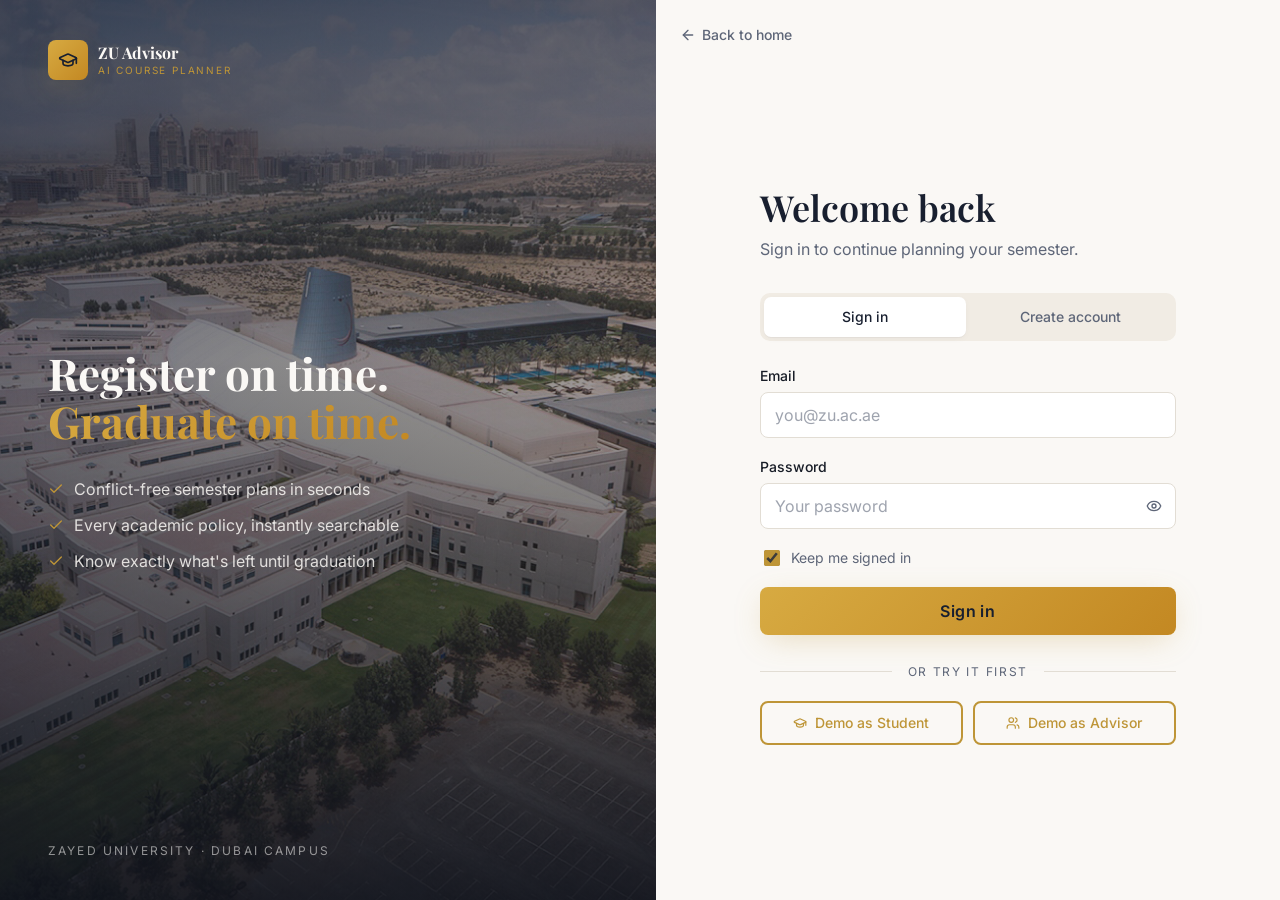
==== auth.html @ 23b13ffb "ZU Advisor prototype: smart registration, alerts, early warning, policies; Render-ready Co-Authored-" ====
<!doctype html>
<html lang="en">
<head>
  <meta charset="utf-8">
  <meta name="viewport" content="width=device-width, initial-scale=1">
  <title>Sign in — ZU Advisor</title>
  <link rel="preconnect" href="https://fonts.googleapis.com">
  <link rel="preconnect" href="https://fonts.gstatic.com" crossorigin>
  <link href="https://fonts.googleapis.com/css2?family=Inter:wght@400;500;600;700&family=Playfair+Display:wght@600;700&display=swap" rel="stylesheet">
  <link rel="stylesheet" href="/styles.css">
  <link rel="stylesheet" href="/auth.css">
</head>
<body class="auth-body">

<svg width="0" height="0" style="position:absolute" aria-hidden="true">
  <defs>
    <symbol id="i-cap" viewBox="0 0 24 24"><path d="M21.42 10.922a1 1 0 0 0-.019-1.838L12.83 5.18a2 2 0 0 0-1.66 0L2.6 9.08a1 1 0 0 0 0 1.832l8.57 3.908a2 2 0 0 0 1.66 0z"/><path d="M22 10v6"/><path d="M6 12.5V16a6 3 0 0 0 12 0v-3.5"/></symbol>
    <symbol id="i-users" viewBox="0 0 24 24"><path d="M16 21v-2a4 4 0 0 0-4-4H6a4 4 0 0 0-4 4v2"/><circle cx="9" cy="7" r="4"/><path d="M22 21v-2a4 4 0 0 0-3-3.87"/><path d="M16 3.13a4 4 0 0 1 0 7.75"/></symbol>
    <symbol id="i-back" viewBox="0 0 24 24"><path d="m12 19-7-7 7-7"/><path d="M19 12H5"/></symbol>
    <symbol id="i-eye" viewBox="0 0 24 24"><path d="M2.062 12.348a1 1 0 0 1 0-.696 10.75 10.75 0 0 1 19.876 0 1 1 0 0 1 0 .696 10.75 10.75 0 0 1-19.876 0"/><circle cx="12" cy="12" r="3"/></symbol>
    <symbol id="i-eye-off" viewBox="0 0 24 24"><path d="M10.733 5.076a10.744 10.744 0 0 1 11.205 6.575 1 1 0 0 1 0 .696 10.747 10.747 0 0 1-1.444 2.49"/><path d="M14.084 14.158a3 3 0 0 1-4.242-4.242"/><path d="M17.479 17.499a10.75 10.75 0 0 1-15.417-5.151 1 1 0 0 1 0-.696 10.75 10.75 0 0 1 4.446-5.143"/><path d="m2 2 20 20"/></symbol>
    <symbol id="i-check" viewBox="0 0 24 24"><path d="M20 6 9 17l-5-5"/></symbol>
  </defs>
</svg>

<div class="auth-layout">
  <!-- Left: campus photo panel -->
  <aside class="auth-visual">
    <img src="/assets/zu-dubai-campus.jpg" alt="" class="auth-visual-img">
    <div class="auth-visual-shade"></div>
    <div class="auth-visual-content">
      <a href="/" class="brand">
        <span class="brand-mark"><svg class="icon"><use href="#i-cap"/></svg></span>
        <span class="brand-text"><span class="brand-name">ZU Advisor</span><span class="brand-sub">AI Course Planner</span></span>
      </a>
      <div>
        <h2 class="auth-quote">Register on time.<br><span class="text-gold">Graduate on time.</span></h2>
        <ul class="auth-points">
          <li><svg class="icon icon-sm"><use href="#i-check"/></svg>Conflict-free semester plans in seconds</li>
          <li><svg class="icon icon-sm"><use href="#i-check"/></svg>Every academic policy, instantly searchable</li>
          <li><svg class="icon icon-sm"><use href="#i-check"/></svg>Know exactly what's left until graduation</li>
        </ul>
      </div>
      <p class="auth-credit">Zayed University · Dubai campus</p>
    </div>
  </aside>

  <!-- Right: form -->
  <main class="auth-main">
    <a href="/" class="back-link"><svg class="icon icon-sm"><use href="#i-back"/></svg>Back to home</a>

    <div class="auth-card">
      <a href="/" class="brand brand-dark auth-mobile-brand">
        <span class="brand-mark"><svg class="icon"><use href="#i-cap"/></svg></span>
        <span class="brand-text"><span class="brand-name">ZU Advisor</span><span class="brand-sub">AI Course Planner</span></span>
      </a>

      <h1 id="auth-title" class="auth-title">Welcome back</h1>
      <p id="auth-subtitle" class="auth-subtitle">Sign in to continue planning your semester.</p>

      <div class="tabs" role="tablist">
        <button type="button" role="tab" class="tab" id="tab-signin" aria-selected="true" aria-controls="form-signin">Sign in</button>
        <button type="button" role="tab" class="tab" id="tab-signup" aria-selected="false" aria-controls="form-signup">Create account</button>
      </div>

      <div id="form-error" class="form-error" role="alert" hidden></div>

      <!-- SIGN IN -->
      <form id="form-signin" class="auth-form" role="tabpanel" aria-labelledby="tab-signin" novalidate>
        <div class="field">
          <label for="si-email">Email</label>
          <input id="si-email" name="email" type="email" autocomplete="email" placeholder="you@zu.ac.ae" required>
        </div>
        <div class="field">
          <label for="si-password">Password</label>
          <div class="pw-wrap">
            <input id="si-password" name="password" type="password" autocomplete="current-password" placeholder="Your password" required>
            <button type="button" class="pw-toggle" aria-label="Show password"><svg class="icon icon-sm"><use href="#i-eye"/></svg></button>
          </div>
        </div>
        <label class="check"><input type="checkbox" name="remember" checked> Keep me signed in</label>
        <button type="submit" class="btn btn-gold btn-block">Sign in</button>
      </form>

      <!-- SIGN UP -->
      <form id="form-signup" class="auth-form" role="tabpanel" aria-labelledby="tab-signup" novalidate hidden>
        <fieldset class="role-pick">
          <legend>I am a</legend>
          <label class="role-opt"><input type="radio" name="role" value="student" checked><span><svg class="icon icon-sm"><use href="#i-cap"/></svg>Student</span></label>
          <label class="role-opt"><input type="radio" name="role" value="advisor"><span><svg class="icon icon-sm"><use href="#i-users"/></svg>Advisor</span></label>
        </fieldset>
        <div class="field-row" id="student-fields">
          <div class="field">
            <label for="su-program">Concentration (B.Sc. IT)</label>
            <select id="su-program" name="program">
              <option value="SECNET">Security &amp; Network Technologies</option>
              <option value="WAM">Web &amp; Mobile Application Development</option>
            </select>
          </div>
          <div class="field">
            <label for="su-semester">Current semester</label>
            <select id="su-semester" name="semester">
              <option value="1">1 (Year 1)</option><option value="2">2 (Year 1)</option>
              <option value="3" selected>3 (Year 2)</option><option value="4">4 (Year 2)</option>
              <option value="5">5 (Year 3)</option><option value="6">6 (Year 3)</option>
              <option value="7">7 (Year 4)</option><option value="8">8 (Year 4)</option>
            </select>
          </div>
        </div>
        <div class="field">
          <label for="su-name">Full name</label>
          <input id="su-name" name="name" type="text" autocomplete="name" placeholder="Your full name" required>
        </div>
        <div class="field">
          <label for="su-email">Email</label>
          <input id="su-email" name="email" type="email" autocomplete="email" placeholder="you@zu.ac.ae" required>
        </div>
        <div class="field">
          <label for="su-password">Password</label>
          <div class="pw-wrap">
            <input id="su-password" name="password" type="password" autocomplete="new-password" placeholder="At least 8 characters" minlength="8" required>
            <button type="button" class="pw-toggle" aria-label="Show password"><svg class="icon icon-sm"><use href="#i-eye"/></svg></button>
          </div>
          <div class="pw-meter" aria-hidden="true"><span></span></div>
        </div>
        <button type="submit" class="btn btn-gold btn-block">Create account</button>
      </form>

      <div class="divider"><span>or try it first</span></div>
      <div class="demo-row">
        <button type="button" class="btn btn-outline btn-block" data-demo="student"><svg class="icon icon-xs"><use href="#i-cap"/></svg>Demo as Student</button>
        <button type="button" class="btn btn-outline btn-block" data-demo="advisor"><svg class="icon icon-xs"><use href="#i-users"/></svg>Demo as Advisor</button>
      </div>
    </div>
  </main>
</div>

<script src="/auth.js"></script>
</body>
</html>
---- styles.css ----
/* ZU Advisor — design tokens taken from the original Lovable build */
:root {
  --background: hsl(40 33% 97%);
  --foreground: hsl(222 25% 12%);
  --primary: hsl(222 33% 14%);
  --primary-fg: hsl(40 33% 97%);
  --secondary: hsl(38 30% 92%);
  --muted-fg: hsl(222 12% 42%);
  --accent: hsl(42 55% 48%);
  --accent-fg: hsl(222 33% 14%);
  --accent-soft: hsl(42 65% 88%);
  --border: hsl(38 20% 86%);
  --card: #fff;
  --radius: .625rem;

  --gradient-gold: linear-gradient(135deg, hsl(42 65% 55%) 0%, hsl(38 70% 45%) 100%);
  --gradient-ink: linear-gradient(180deg, hsl(222 33% 14%) 0%, hsl(222 30% 9%) 100%);
  --gradient-overlay: linear-gradient(180deg, hsl(222 33% 10% / .2) 0%, hsl(222 33% 8% / .85) 100%);

  --shadow-card: 0 1px 0 hsl(222 33% 14% / .04), 0 2px 8px -2px hsl(222 33% 14% / .06);
  --shadow-deep: 0 20px 60px -20px hsl(222 33% 14% / .25);
  --shadow-gold: 0 8px 32px -8px hsl(42 55% 48% / .35);

  --font-sans: "Inter", system-ui, sans-serif;
  --font-display: "Playfair Display", Georgia, serif;
}

*, *::before, *::after { box-sizing: border-box; }
[hidden] { display: none !important; }
html { scroll-behavior: smooth; }
body {
  margin: 0;
  background: var(--background);
  color: var(--foreground);
  font-family: var(--font-sans);
  font-size: 16px;
  line-height: 1.5;
  -webkit-font-smoothing: antialiased;
}
img { display: block; max-width: 100%; }
a { color: inherit; text-decoration: none; }
h1, h2, h3, p { margin: 0; }

.container { max-width: 80rem; margin: 0 auto; padding: 0 1.5rem; }
.container.narrow { max-width: 72rem; }

/* Icons */
.icon { width: 1.25rem; height: 1.25rem; fill: none; stroke: currentColor; stroke-width: 2; stroke-linecap: round; stroke-linejoin: round; flex-shrink: 0; }
.icon-xs { width: .875rem; height: .875rem; }
.icon-sm { width: 1rem; height: 1rem; }
.icon-lg { width: 1.75rem; height: 1.75rem; }
.icon-xl { width: 2.5rem; height: 2.5rem; }

/* Text helpers */
.text-gold {
  background: var(--gradient-gold);
  -webkit-background-clip: text; background-clip: text;
  color: transparent;
}
.accent { color: var(--accent); }
.eyebrow {
  margin-bottom: .75rem;
  font-size: .75rem; font-weight: 600;
  text-transform: uppercase; letter-spacing: .2em;
  color: var(--accent);
}
.gold-rule { height: 1px; width: 8rem; margin-top: 2rem; background: linear-gradient(90deg, var(--accent), transparent); }
.gold-rule.center { width: 6rem; margin: 1.5rem auto 0; background: linear-gradient(90deg, transparent, var(--accent), transparent); }

/* Buttons */
.btn {
  display: inline-flex; align-items: center; justify-content: center; gap: .5rem;
  white-space: nowrap; font-family: inherit; font-weight: 500;
  border-radius: calc(var(--radius) - 2px);
  border: 0; cursor: pointer; background: none; color: inherit;
  transition: all .2s ease;
}
.btn:focus-visible { outline: 2px solid var(--accent); outline-offset: 2px; }
.btn-sm { height: 2.25rem; padding: 0 .75rem; font-size: .875rem; }
.btn-lg { height: 3.5rem; padding: 0 2.5rem; font-size: 1rem; }
.btn-gold {
  background: var(--gradient-gold); color: var(--accent-fg);
  font-weight: 600; letter-spacing: .025em; box-shadow: var(--shadow-gold);
}
.btn-gold:hover { opacity: .95; }
.btn-ghost { color: var(--primary-fg); }
.btn-ghost:hover { color: var(--accent); background: hsl(40 33% 97% / .08); }
.btn-outline { border: 2px solid var(--accent); color: var(--accent); }
.btn-outline:hover { background: var(--accent); color: var(--accent-fg); }

/* Brand */
.brand { display: flex; align-items: center; gap: .625rem; }
.brand-mark {
  display: flex; align-items: center; justify-content: center;
  width: 2.5rem; height: 2.5rem; border-radius: calc(var(--radius) - 2px);
  background: var(--gradient-gold); box-shadow: var(--shadow-gold); color: var(--primary);
}
.brand-text { display: flex; flex-direction: column; line-height: 1; }
.brand-name { font-family: var(--font-display); font-weight: 700; font-size: 1rem; color: var(--primary-fg); letter-spacing: -.01em; }
.brand-sub { margin-top: .25rem; font-size: 10px; text-transform: uppercase; letter-spacing: .18em; color: var(--accent); }

/* Header */
.site-header { position: absolute; inset: 0 0 auto; z-index: 20; }
.header-row { display: flex; align-items: center; justify-content: space-between; padding-top: 1.25rem; padding-bottom: 1.25rem; }
.main-nav { display: none; gap: 2rem; }
.main-nav a { font-size: .875rem; font-weight: 500; color: hsl(40 33% 97% / .8); transition: color .2s; }
.main-nav a:hover { color: var(--accent); }
.header-actions { display: flex; align-items: center; gap: .75rem; }
@media (min-width: 768px) { .main-nav { display: flex; } }

/* Hero */
.hero { position: relative; min-height: 92vh; overflow: hidden; background: var(--primary); }
.hero-img {
  position: absolute; inset: 0; width: 100%; height: 100%;
  object-fit: cover;
  /* keep the white roof + spire of the campus in frame, skyline at the top */
  object-position: 60% 45%;
}
/* Warm golden-hour grade so the daytime aerial photo matches the original palette */
.hero-tint {
  position: absolute; inset: 0;
  background: linear-gradient(110deg, hsl(222 33% 10% / .75) 0%, hsl(222 33% 12% / .35) 55%, hsl(36 70% 40% / .25) 100%);
  mix-blend-mode: multiply;
}
.hero-overlay { position: absolute; inset: 0; background: var(--gradient-overlay); }
.hero-overlay::after { content: ""; position: absolute; inset: 0; background: hsl(222 33% 14% / .15); }
.hero-content {
  position: relative; min-height: 92vh;
  display: flex; flex-direction: column; justify-content: center;
  padding-top: 8rem; padding-bottom: 4rem;
}
.hero-inner { max-width: 48rem; }
.pill {
  display: inline-flex; align-items: center; gap: .5rem;
  margin-bottom: 1.5rem; padding: .375rem 1rem;
  border: 1px solid hsl(42 55% 48% / .3); border-radius: 999px;
  background: hsl(222 33% 14% / .3); backdrop-filter: blur(4px);
  color: var(--accent); font-size: .75rem; font-weight: 500;
  text-transform: uppercase; letter-spacing: .18em;
}
.hero h1 {
  font-family: var(--font-display); font-weight: 700;
  font-size: 3rem; line-height: 1.05; color: var(--primary-fg);
}
@media (min-width: 640px) { .hero h1 { font-size: 3.75rem; } }
@media (min-width: 1024px) { .hero h1 { font-size: 4.5rem; } }
.hero-lead { margin-top: 2rem; max-width: 36rem; font-size: 1.125rem; line-height: 1.65; color: hsl(40 33% 97% / .85); }
.hero-ctas { margin-top: 2.5rem; display: flex; flex-wrap: wrap; align-items: center; gap: 1rem; }
.demo-box {
  margin-top: 2rem; display: flex; flex-direction: column; gap: .75rem;
  padding: 1rem; border: 1px solid hsl(42 55% 48% / .3); border-radius: var(--radius);
  background: hsl(222 33% 14% / .3); backdrop-filter: blur(4px);
}
.demo-box .eyebrow { margin: 0; letter-spacing: .18em; }
.demo-btns { display: flex; flex-wrap: wrap; gap: .5rem; }
@media (min-width: 640px) { .demo-box { flex-direction: row; align-items: center; gap: 1rem; } }

.fade-up { animation: fadeUp .8s cubic-bezier(.4, 0, .2, 1) both; }
@keyframes fadeUp { from { opacity: 0; transform: translateY(16px); } to { opacity: 1; transform: none; } }
@media (prefers-reduced-motion: reduce) { .fade-up { animation: none; } html { scroll-behavior: auto; } }

/* Generic sections */
.section { padding: 6rem 0; }
.band { padding: 5rem 0; background: hsl(38 30% 92% / .4); border-top: 1px solid var(--border); border-bottom: 1px solid var(--border); }
.h2 { font-family: var(--font-display); font-weight: 600; font-size: 2.25rem; line-height: 1.2; color: var(--primary); }
@media (min-width: 640px) { .h2-lg { font-size: 3rem; } }
.section-head { max-width: 42rem; margin: 0 auto 4rem; text-align: center; }

/* Problem */
.problem-grid { display: grid; gap: 3rem; }
@media (min-width: 768px) { .problem-grid { grid-template-columns: 1fr 1fr; gap: 4rem; } }
.problem-copy p { font-size: 1.125rem; line-height: 1.65; color: var(--muted-fg); }
.problem-copy p + p { margin-top: 1.25rem; }
.problem-copy .strong { color: var(--foreground); }
.problem-copy .accent { font-weight: 500; }

/* Features */
.feature-grid { display: grid; gap: 1.5rem; }
@media (min-width: 640px) { .feature-grid { grid-template-columns: repeat(2, 1fr); } }
@media (min-width: 1024px) { .feature-grid { grid-template-columns: repeat(4, 1fr); } }
.card {
  padding: 1.5rem; background: var(--card);
  border: 1px solid var(--border); border-radius: var(--radius);
  box-shadow: var(--shadow-card); transition: all .25s ease;
}
.card:hover { transform: translateY(-4px); box-shadow: var(--shadow-deep); border-color: hsl(42 55% 48% / .4); }
.card-icon {
  display: inline-flex; align-items: center; justify-content: center;
  width: 2.75rem; height: 2.75rem; margin-bottom: 1rem;
  border-radius: calc(var(--radius) - 2px);
  background: var(--accent-soft); color: var(--accent); transition: all .25s ease;
}
.card:hover .card-icon { background: var(--accent); color: var(--accent-fg); }
.card h3 { font-family: var(--font-display); font-size: 1.125rem; font-weight: 600; color: var(--primary); }
.card p { margin-top: .5rem; font-size: .875rem; line-height: 1.65; color: var(--muted-fg); }

/* How it works */
.ink { background: var(--gradient-ink); color: var(--primary-fg); }
.ink .h2 { color: var(--primary-fg); }
.steps { display: grid; gap: 2.5rem; }
@media (min-width: 768px) { .steps { grid-template-columns: repeat(3, 1fr); } }
.step-num { font-family: var(--font-display); font-size: 3.75rem; font-weight: 700; line-height: 1; color: hsl(42 55% 48% / .3); }
.step .icon { margin: .5rem 0 1rem; color: var(--accent); }
.step h3 { font-family: var(--font-display); font-size: 1.25rem; font-weight: 600; }
.step p { margin-top: .75rem; font-size: .875rem; line-height: 1.65; color: hsl(40 33% 97% / .7); }

/* Stats */
.stats-band { padding: 4rem 0; }
.stats { display: grid; grid-template-columns: repeat(2, 1fr); gap: 2rem; }
@media (min-width: 768px) { .stats { grid-template-columns: repeat(4, 1fr); } }
.stat { text-align: center; }
.stat-num { font-family: var(--font-display); font-size: 3rem; font-weight: 700; line-height: 1.1; }
.stat-label { margin-top: .5rem; font-size: .75rem; text-transform: uppercase; letter-spacing: .18em; color: var(--muted-fg); }

/* CTA */
.cta-inner { max-width: 56rem; text-align: center; }
.cta-inner > .icon { display: block; margin: 0 auto 1.5rem; }
.cta-inner > p { max-width: 36rem; margin: 1.5rem auto 0; font-size: 1.125rem; color: var(--muted-fg); }
.cta-btns { margin-top: 2.5rem; display: flex; flex-wrap: wrap; justify-content: center; gap: 1rem; }

/* Footer */
.site-footer { padding: 2.5rem 0; background: var(--primary); color: var(--primary-fg); border-top: 1px solid var(--border); }
.footer-row { display: flex; flex-direction: column; align-items: center; justify-content: space-between; gap: 1rem; }
@media (min-width: 640px) { .footer-row { flex-direction: row; } }
.footer-meta { text-align: center; font-size: .75rem; color: hsl(40 33% 97% / .6); }
@media (min-width: 640px) { .footer-meta { text-align: right; } }
.footer-meta .credit { margin-top: .25rem; font-size: .6875rem; color: hsl(40 33% 97% / .45); }
.footer-meta a { text-decoration: underline; text-underline-offset: 2px; }
.footer-meta a:hover { color: var(--accent); }

/* Mobile */
@media (max-width: 480px) {
  .container { padding-left: 1rem; padding-right: 1rem; }
  .btn-lg { padding: 0 1.5rem; }
  .header-actions .btn-ghost { display: none; }
}
---- auth.css ----
/* Sign-in / sign-up page */
.auth-body { min-height: 100vh; }
.auth-layout { display: grid; min-height: 100vh; }
@media (min-width: 960px) { .auth-layout { grid-template-columns: 1.05fr 1fr; } }

/* Photo panel */
.auth-visual { position: relative; display: none; overflow: hidden; background: var(--primary); }
@media (min-width: 960px) { .auth-visual { display: block; } }
.auth-visual-img { position: absolute; inset: 0; width: 100%; height: 100%; object-fit: cover; object-position: 55% 50%; }
.auth-visual-shade {
  position: absolute; inset: 0;
  background:
    linear-gradient(180deg, hsl(222 33% 10% / .55) 0%, hsl(222 33% 10% / .25) 40%, hsl(222 33% 8% / .9) 100%),
    linear-gradient(110deg, hsl(222 33% 10% / .5) 0%, hsl(36 70% 40% / .18) 100%);
}
.auth-visual-content {
  position: relative; height: 100%;
  display: flex; flex-direction: column; justify-content: space-between;
  padding: 2.5rem 3rem; color: var(--primary-fg);
}
.auth-quote { font-family: var(--font-display); font-weight: 700; font-size: 2.75rem; line-height: 1.08; }
.auth-points { list-style: none; margin: 2rem 0 0; padding: 0; display: grid; gap: .75rem; }
.auth-points li { display: flex; align-items: center; gap: .625rem; color: hsl(40 33% 97% / .85); }
.auth-points .icon { color: var(--accent); }
.auth-credit { font-size: .75rem; letter-spacing: .18em; text-transform: uppercase; color: hsl(40 33% 97% / .55); }

/* Form side */
.auth-main { position: relative; display: flex; align-items: center; justify-content: center; padding: 5rem 1.25rem 3rem; background: var(--background); }
.back-link {
  position: absolute; top: 1.5rem; left: 1.5rem;
  display: inline-flex; align-items: center; gap: .375rem;
  font-size: .875rem; font-weight: 500; color: var(--muted-fg); transition: color .2s;
}
.back-link:hover { color: var(--accent); }
.auth-card { width: 100%; max-width: 26rem; }

.brand-dark .brand-name { color: var(--primary); }
.auth-mobile-brand { margin-bottom: 2rem; }
@media (min-width: 960px) { .auth-mobile-brand { display: none; } }

.auth-title { font-family: var(--font-display); font-size: 2.25rem; font-weight: 600; line-height: 1.15; color: var(--primary); }
.auth-subtitle { margin-top: .5rem; color: var(--muted-fg); }

/* Tabs */
.tabs {
  margin: 2rem 0 1.5rem; display: grid; grid-template-columns: 1fr 1fr; gap: .25rem;
  padding: .25rem; border-radius: var(--radius); background: var(--secondary);
}
.tab {
  height: 2.5rem; border: 0; border-radius: calc(var(--radius) - 3px);
  background: transparent; font: 500 .875rem var(--font-sans); color: var(--muted-fg); cursor: pointer;
  transition: all .2s;
}
.tab[aria-selected="true"] { background: var(--card); color: var(--primary); box-shadow: var(--shadow-card); }
.tab:focus-visible { outline: 2px solid var(--accent); outline-offset: 2px; }

/* Fields */
.auth-form { display: grid; gap: 1.125rem; }
.field { display: grid; gap: .375rem; }
.field label, .role-pick legend { font-size: .875rem; font-weight: 500; color: var(--foreground); }
.field input {
  height: 2.875rem; width: 100%; padding: 0 .875rem;
  border: 1px solid var(--border); border-radius: calc(var(--radius) - 2px);
  background: var(--card); color: var(--foreground); font: 400 1rem var(--font-sans);
  transition: border-color .2s, box-shadow .2s;
}
.field input::placeholder { color: hsl(222 12% 42% / .6); }
.field select {
  height: 2.875rem; width: 100%; padding: 0 .75rem;
  border: 1px solid var(--border); border-radius: calc(var(--radius) - 2px);
  background: var(--card); color: var(--foreground); font: 400 .9375rem var(--font-sans);
}
.field select:focus { outline: none; border-color: var(--accent); box-shadow: 0 0 0 3px hsl(42 55% 48% / .18); }
.field-row { display: grid; grid-template-columns: 1.4fr 1fr; gap: .75rem; }
@media (max-width: 420px) { .field-row { grid-template-columns: 1fr; } }
.field input:focus { outline: none; border-color: var(--accent); box-shadow: 0 0 0 3px hsl(42 55% 48% / .18); }
.field input[aria-invalid="true"] { border-color: hsl(0 70% 42%); box-shadow: 0 0 0 3px hsl(0 70% 42% / .12); }

.pw-wrap { position: relative; }
.pw-wrap input { padding-right: 2.75rem; }
.pw-toggle {
  position: absolute; top: 50%; right: .5rem; transform: translateY(-50%);
  display: flex; padding: .375rem; border: 0; border-radius: 4px; background: none;
  color: var(--muted-fg); cursor: pointer;
}
.pw-toggle:hover { color: var(--primary); }
.pw-toggle:focus-visible { outline: 2px solid var(--accent); }

.pw-meter { height: 3px; border-radius: 3px; background: var(--border); overflow: hidden; }
.pw-meter span { display: block; height: 100%; width: 0; background: hsl(0 70% 42%); transition: width .25s, background .25s; }

.check { display: flex; align-items: center; gap: .5rem; font-size: .875rem; color: var(--muted-fg); cursor: pointer; }
.check input { width: 1rem; height: 1rem; accent-color: var(--accent); }

/* Role picker */
.role-pick { margin: 0; padding: 0; border: 0; display: grid; grid-template-columns: 1fr 1fr; gap: .625rem; }
.role-pick legend { margin-bottom: .375rem; padding: 0; }
.role-opt { position: relative; cursor: pointer; }
.role-opt input { position: absolute; opacity: 0; pointer-events: none; }
.role-opt span {
  display: flex; align-items: center; justify-content: center; gap: .5rem;
  height: 2.875rem; border: 1px solid var(--border); border-radius: calc(var(--radius) - 2px);
  background: var(--card); font-size: .9375rem; font-weight: 500; color: var(--muted-fg); transition: all .2s;
}
.role-opt input:checked + span { border-color: var(--accent); background: var(--accent-soft); color: var(--primary); box-shadow: 0 0 0 1px var(--accent); }
.role-opt input:focus-visible + span { outline: 2px solid var(--accent); outline-offset: 2px; }

.btn-block { width: 100%; height: 3rem; font-size: 1rem; }
.btn[disabled] { opacity: .6; pointer-events: none; }
.btn .spinner { width: 1rem; height: 1rem; border: 2px solid currentColor; border-right-color: transparent; border-radius: 50%; animation: spin .7s linear infinite; }
@keyframes spin { to { transform: rotate(360deg); } }

.form-error {
  margin-bottom: 1.125rem; padding: .75rem 1rem;
  border: 1px solid hsl(0 70% 42% / .25); border-radius: calc(var(--radius) - 2px);
  background: hsl(0 70% 42% / .06); color: hsl(0 70% 36%); font-size: .875rem;
}

.divider { display: flex; align-items: center; gap: 1rem; margin: 1.75rem 0 1.25rem; font-size: .75rem; text-transform: uppercase; letter-spacing: .14em; color: var(--muted-fg); }
.divider::before, .divider::after { content: ""; flex: 1; height: 1px; background: var(--border); }
.demo-row { display: grid; grid-template-columns: 1fr 1fr; gap: .625rem; }
.demo-row .btn { height: 2.75rem; font-size: .875rem; }
@media (max-width: 380px) { .demo-row { grid-template-columns: 1fr; } }
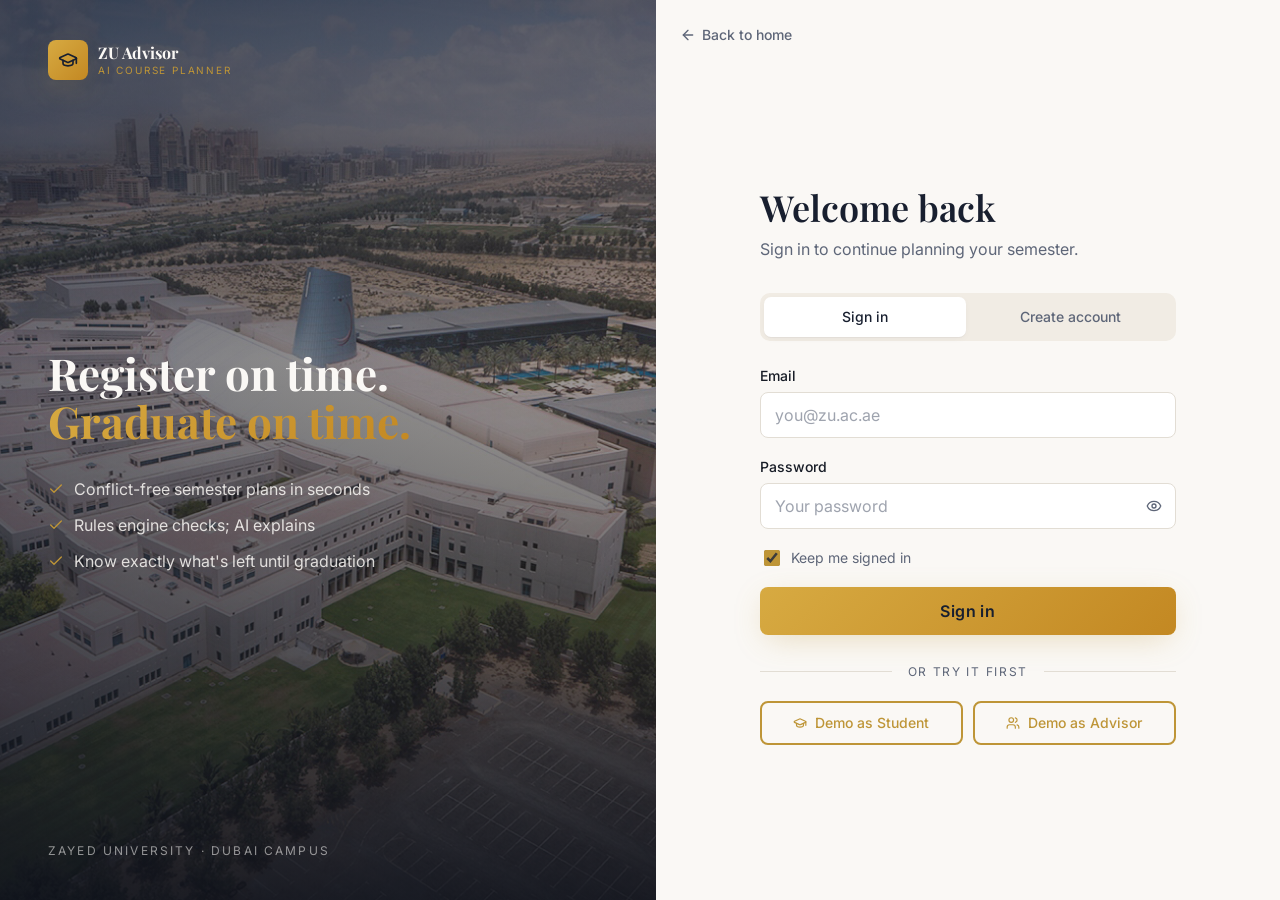
==== commit d246b933: "Pitch fixes: honest landing claims, 2.26 risk threshold, rules-grounded chat, overdue badges - Landi" ====
--- a/auth.html
+++ b/auth.html
@@ -37,7 +37,7 @@
         <h2 class="auth-quote">Register on time.<br><span class="text-gold">Graduate on time.</span></h2>
         <ul class="auth-points">
           <li><svg class="icon icon-sm"><use href="#i-check"/></svg>Conflict-free semester plans in seconds</li>
-          <li><svg class="icon icon-sm"><use href="#i-check"/></svg>Every academic policy, instantly searchable</li>
+          <li><svg class="icon icon-sm"><use href="#i-check"/></svg>Rules engine checks; AI explains</li>
           <li><svg class="icon icon-sm"><use href="#i-check"/></svg>Know exactly what's left until graduation</li>
         </ul>
       </div>
